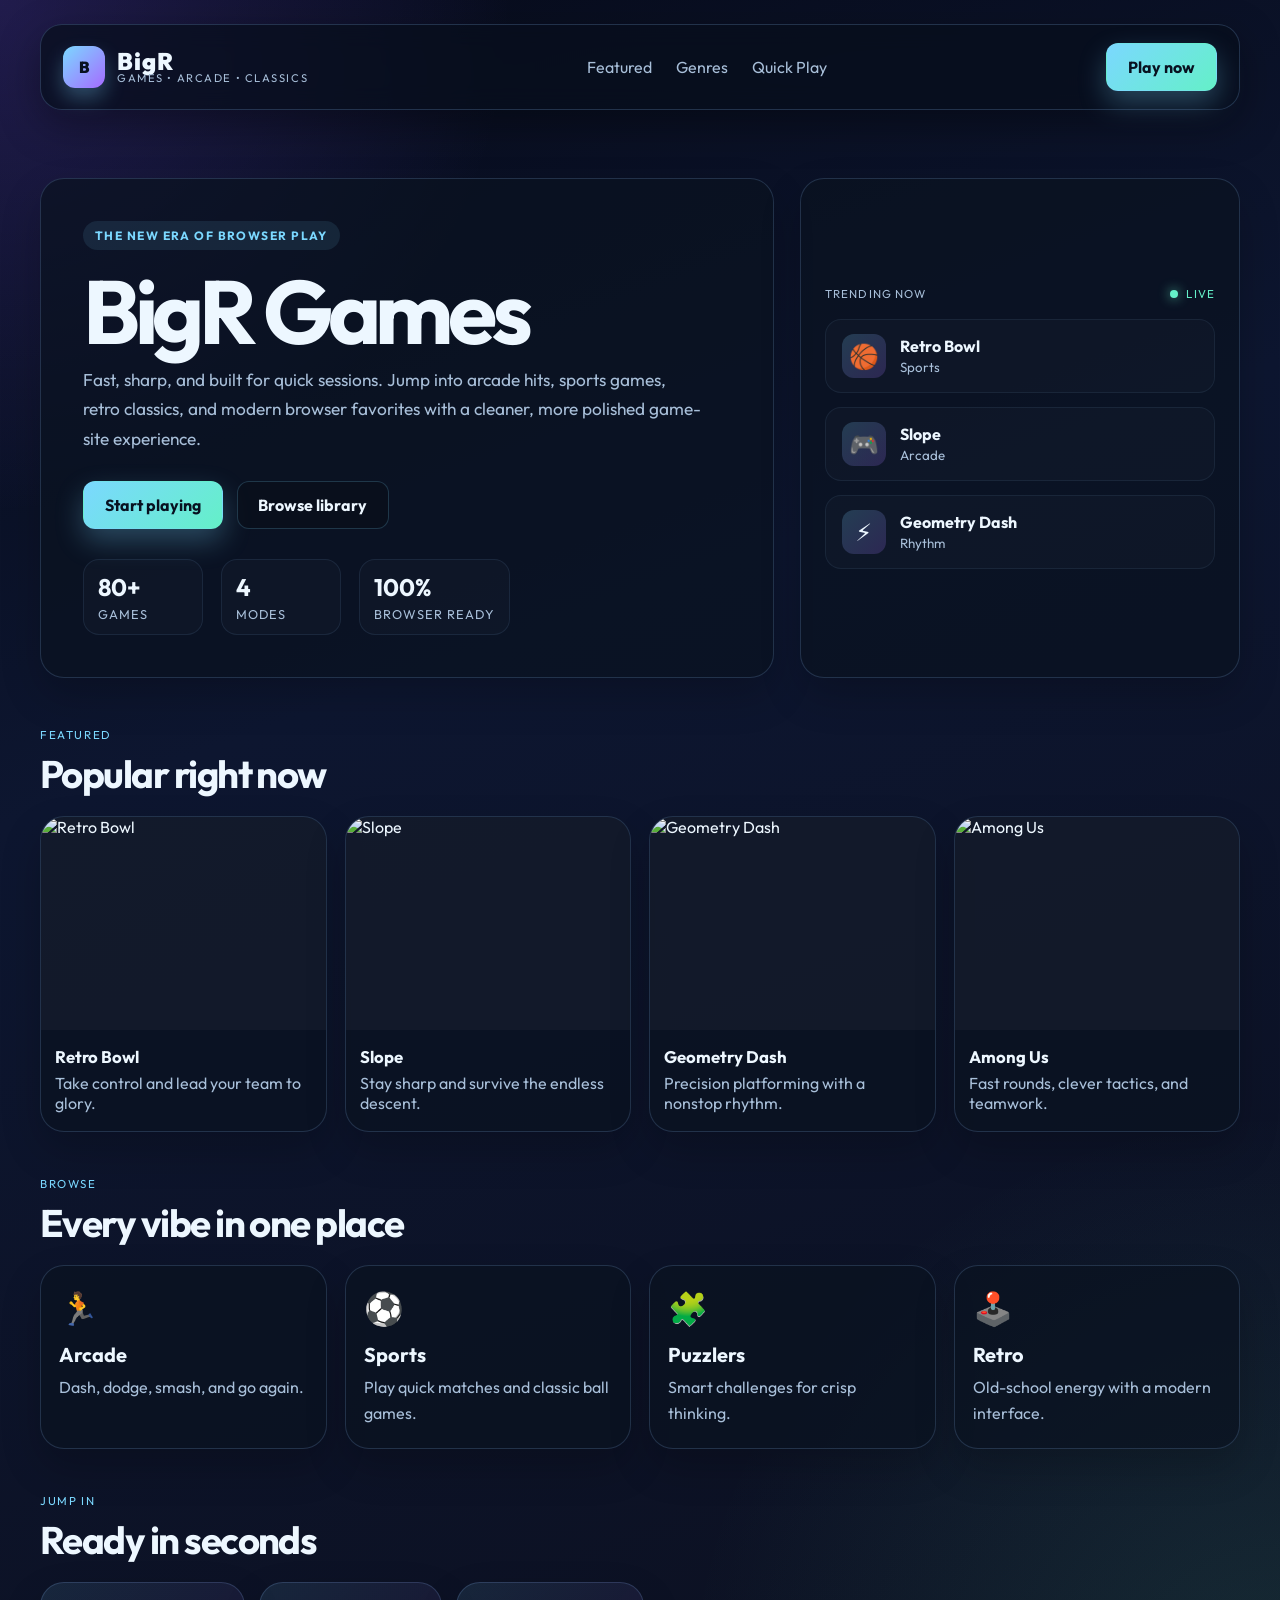
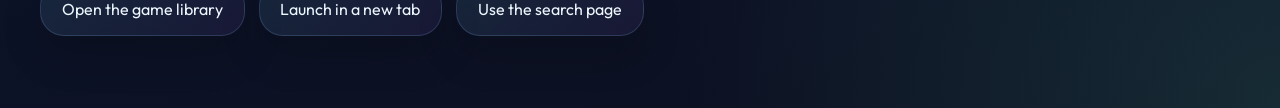
==== index.html @ 0dbb2498 "Rebrand the site to BigR Games and add a cleaner landing experience with new featured sections and a" ====
<!DOCTYPE html>
<html lang="en">
  <head>
    <meta charset="UTF-8" />
    <meta name="viewport" content="width=device-width, initial-scale=1.0" />
    <meta
      name="description"
      content="BigR Games — a faster, cleaner unblocked games portal with arcade classics, sports, action, and retro browser favorites."
    />
    <title>BigR Games</title>
    <link rel="stylesheet" href="styles.css" />
  </head>
  <body class="landing-page">
    <div class="page-shell">
      <header class="landing-header">
        <div class="brand" aria-label="BigR Games brand">
          <div class="brand-mark">B</div>
          <div class="brand-copy">
            <span class="brand-name">BigR</span>
            <span class="brand-sub">games • arcade • classics</span>
          </div>
        </div>

        <nav class="header-nav" aria-label="Main navigation">
          <a href="#featured">Featured</a>
          <a href="#genres">Genres</a>
          <a href="#quick-play">Quick Play</a>
        </nav>

        <a class="nav-button primary" href="start.html">Play now</a>
      </header>

      <main class="landing-main">
        <section class="hero">
          <div class="hero-copy">
            <span class="eyebrow">The new era of browser play</span>
            <h1>BigR Games</h1>
            <p>
              Fast, sharp, and built for quick sessions. Jump into arcade hits,
              sports games, retro classics, and modern browser favorites with a cleaner,
              more polished game-site experience.
            </p>

            <div class="cta-row">
              <a class="cta primary" href="start.html">Start playing</a>
              <a class="cta secondary" href="select.html">Browse library</a>
            </div>

            <ul class="stats" aria-label="Site stats">
              <li>
                <strong>80+</strong>
                <span>games</span>
              </li>
              <li>
                <strong>4</strong>
                <span>modes</span>
              </li>
              <li>
                <strong>100%</strong>
                <span>browser ready</span>
              </li>
            </ul>
          </div>

          <div class="hero-panel" aria-label="Featured games preview">
            <div class="panel-top">
              <span>Trending now</span>
              <span class="live-dot">Live</span>
            </div>

            <div class="game-stack">
              <div class="mini-game">
                <span class="mini-icon">🏀</span>
                <div>
                  <strong>Retro Bowl</strong>
                  <small>Sports</small>
                </div>
              </div>

              <div class="mini-game">
                <span class="mini-icon">🎮</span>
                <div>
                  <strong>Slope</strong>
                  <small>Arcade</small>
                </div>
              </div>

              <div class="mini-game">
                <span class="mini-icon">⚡</span>
                <div>
                  <strong>Geometry Dash</strong>
                  <small>Rhythm</small>
                </div>
              </div>
            </div>
          </div>
        </section>

        <section id="featured" class="feature-section">
          <div class="section-heading">
            <p>Featured</p>
            <h2>Popular right now</h2>
          </div>

          <div class="feature-grid">
            <a class="feature-card" href="pages/game-pages/retrobowl.html">
              <img src="media/buttons/unnamed.png" alt="Retro Bowl" />
              <div>
                <strong>Retro Bowl</strong>
                <span>Take control and lead your team to glory.</span>
              </div>
            </a>

            <a class="feature-card" href="pages/game-pages/slope.html">
              <img src="media/buttons/slope.jpg" alt="Slope" />
              <div>
                <strong>Slope</strong>
                <span>Stay sharp and survive the endless descent.</span>
              </div>
            </a>

            <a class="feature-card" href="pages/game-pages/geometrydash.html">
              <img src="media/buttons/geometry.png" alt="Geometry Dash" />
              <div>
                <strong>Geometry Dash</strong>
                <span>Precision platforming with a nonstop rhythm.</span>
              </div>
            </a>

            <a class="feature-card" href="pages/game-pages/amongus.html">
              <img src="media/buttons/Among_Us.webp" alt="Among Us" />
              <div>
                <strong>Among Us</strong>
                <span>Fast rounds, clever tactics, and teamwork.</span>
              </div>
            </a>
          </div>
        </section>

        <section id="genres" class="feature-section">
          <div class="section-heading">
            <p>Browse</p>
            <h2>Every vibe in one place</h2>
          </div>

          <div class="genre-grid">
            <div class="genre-card">
              <span>🏃</span>
              <h3>Arcade</h3>
              <p>Dash, dodge, smash, and go again.</p>
            </div>
            <div class="genre-card">
              <span>⚽</span>
              <h3>Sports</h3>
              <p>Play quick matches and classic ball games.</p>
            </div>
            <div class="genre-card">
              <span>🧩</span>
              <h3>Puzzlers</h3>
              <p>Smart challenges for crisp thinking.</p>
            </div>
            <div class="genre-card">
              <span>🕹️</span>
              <h3>Retro</h3>
              <p>Old-school energy with a modern interface.</p>
            </div>
          </div>
        </section>

        <section id="quick-play" class="feature-section quick-play">
          <div class="section-heading">
            <p>Jump in</p>
            <h2>Ready in seconds</h2>
          </div>

          <div class="quick-actions">
            <a href="select.html">Open the game library</a>
            <a href="launch.html">Launch in a new tab</a>
            <a href="search.html">Use the search page</a>
          </div>
        </section>
      </main>
    </div>
  </body>
</html>
---- styles.css ----
@import url("https://fonts.googleapis.com/css2?family=Outfit:wght@100..900&display=swap");

:root {
  --bg-deep: #070b1a;
  --bg-panel: rgba(12, 17, 33, 0.75);
  --bg-panel-strong: rgba(12, 17, 33, 0.94);
  --panel-border: rgba(142, 196, 255, 0.2);
  --primary: #7bd8ff;
  --secondary: #64f0c8;
  --accent: #a56bff;
  --text: #edf7ff;
  --muted: #a8bfd9;
  --shadow: rgba(0, 0, 0, 0.35);
}

* {
  box-sizing: border-box;
}

html {
  scroll-behavior: smooth;
}

body {
  margin: 0;
  min-height: 100vh;
  font-family: "Outfit", system-ui, sans-serif;
  color: var(--text);
  background:
    radial-gradient(circle at top left, rgba(94, 151, 255, 0.25), transparent 30%),
    radial-gradient(circle at bottom right, rgba(100, 240, 200, 0.14), transparent 25%),
    linear-gradient(135deg, #070b1a 0%, #0d1630 40%, #0a1224 100%);
}

img {
  max-width: 100%;
  display: block;
}

a {
  color: inherit;
  text-decoration: none;
}

button,
input,
select {
  font: inherit;
}

/* Existing site compatibility */
#main,
#games,
main {
  display: block;
}

body:not(.landing-page) nav {
  position: sticky;
  top: 12px;
  z-index: 1000;
  display: flex;
  flex-wrap: wrap;
  align-items: center;
  justify-content: center;
  gap: 1.1rem;
  width: fit-content;
  max-width: calc(100% - 32px);
  margin: 12px auto 0;
  padding: 0.65rem 1.1rem;
  border-radius: 999px;
  border: 1px solid rgba(255, 255, 255, 0.12);
  background: rgba(13, 22, 48, 0.75);
  box-shadow: 0 10px 30px rgba(0, 0, 0, 0.25);
  backdrop-filter: blur(12px);
}

body:not(.landing-page) nav .nav-btn,
body:not(.landing-page) nav button,
body:not(.landing-page) nav a {
  display: inline-flex;
  align-items: center;
  justify-content: center;
  min-width: 48px;
  min-height: 48px;
  padding: 0.5rem 0.65rem;
  border: none;
  border-radius: 50%;
  background: transparent;
  color: var(--primary);
  cursor: pointer;
}

body:not(.landing-page) nav .nav-btn[aria-current="page"],
body:not(.landing-page) nav button[aria-current="page"] {
  background: rgba(123, 216, 255, 0.16);
  color: var(--text);
}

body:not(.landing-page) .search-bar-container {
  display: flex;
  justify-content: center;
  margin-top: 24px;
}

body:not(.landing-page) .search-bar {
  width: min(460px, 88vw);
  padding: 0.9rem 1.1rem;
  border: 1px solid rgba(123, 216, 255, 0.25);
  border-radius: 12px;
  background: rgba(7, 20, 34, 0.7);
  color: var(--text);
  outline: none;
}

body:not(.landing-page) #games {
  width: min(1180px, calc(100% - 24px));
  margin: 0 auto;
  padding: 1.5rem 0 3rem;
}

body:not(.landing-page) #games main {
  text-align: center;
}

body:not(.landing-page) .button,
body:not(.landing-page) .nav-button,
body:not(.landing-page) #request {
  display: inline-flex;
  align-items: center;
  justify-content: center;
  padding: 0.8rem 1rem;
  border: 1px solid rgba(123, 216, 255, 0.2);
  background: rgba(8, 15, 31, 0.7);
  color: var(--primary);
  border-radius: 14px;
  cursor: pointer;
  transition: 0.2s ease;
}

body:not(.landing-page) .button:hover,
body:not(.landing-page) .nav-button:hover {
  transform: translateY(-2px);
  box-shadow: 0 10px 24px rgba(0, 0, 0, 0.22);
}

/* Landing page */
.landing-page {
  background:
    radial-gradient(circle at top left, rgba(124, 86, 255, 0.22), transparent 24%),
    radial-gradient(circle at bottom right, rgba(99, 240, 200, 0.12), transparent 28%),
    linear-gradient(160deg, #070b1a 0%, #0d1630 38%, #0c1020 100%);
}

.page-shell {
  width: min(1200px, calc(100% - 24px));
  margin: 0 auto;
  padding: 24px 0 60px;
}

.landing-header {
  display: flex;
  align-items: center;
  justify-content: space-between;
  gap: 16px;
  padding: 18px 22px;
  border: 1px solid var(--panel-border);
  background: rgba(8, 14, 28, 0.72);
  box-shadow: 0 14px 40px var(--shadow);
  border-radius: 22px;
  backdrop-filter: blur(12px);
}

.brand {
  display: flex;
  align-items: center;
  gap: 12px;
}

.brand-mark {
  display: grid;
  place-items: center;
  width: 42px;
  height: 42px;
  border-radius: 12px;
  background: linear-gradient(135deg, var(--primary), var(--accent));
  color: #081120;
  font-weight: 900;
  box-shadow: 0 10px 20px rgba(123, 216, 255, 0.3);
}

.brand-copy {
  display: flex;
  flex-direction: column;
  line-height: 1;
}

.brand-name {
  font-size: 1.5rem;
  font-weight: 900;
  letter-spacing: 0.04em;
}

.brand-sub {
  font-size: 0.7rem;
  color: var(--muted);
  letter-spacing: 0.14em;
  text-transform: uppercase;
}

.header-nav {
  display: flex;
  gap: 24px;
  align-items: center;
  color: var(--muted);
}

.header-nav a {
  transition: color 0.2s ease;
}

.header-nav a:hover {
  color: var(--text);
}

.nav-button,
.cta {
  display: inline-flex;
  align-items: center;
  justify-content: center;
  min-height: 46px;
  padding: 0.8rem 1.3rem;
  border-radius: 12px;
  border: 1px solid transparent;
  font-weight: 700;
  transition: transform 0.2s ease, box-shadow 0.2s ease;
}

.nav-button.primary,
.cta.primary {
  background: linear-gradient(135deg, var(--primary), var(--secondary));
  color: #081120;
  box-shadow: 0 12px 28px rgba(123, 216, 255, 0.28);
}

.cta.secondary {
  background: rgba(9, 15, 27, 0.7);
  color: var(--text);
  border-color: rgba(123, 216, 255, 0.2);
}

.nav-button:hover,
.cta:hover {
  transform: translateY(-2px);
}

.landing-main {
  margin-top: 42px;
}

.hero {
  display: grid;
  grid-template-columns: 1.25fr 0.75fr;
  gap: 26px;
  align-items: stretch;
  padding: 26px 0 5px;
}

.hero-copy,
.hero-panel,
.feature-card,
.genre-card,
.quick-actions a {
  background: rgba(10, 18, 33, 0.72);
  border: 1px solid rgba(142, 196, 255, 0.18);
  border-radius: 24px;
  box-shadow: 0 18px 40px rgba(0, 0, 0, 0.2);
}

.hero-copy {
  padding: clamp(22px, 4vw, 42px);
}

.eyebrow {
  display: inline-block;
  padding: 0.45rem 0.75rem;
  border-radius: 999px;
  background: rgba(123, 216, 255, 0.1);
  color: var(--primary);
  font-size: 0.75rem;
  letter-spacing: 0.12em;
  text-transform: uppercase;
  font-weight: 700;
}

.hero-copy h1 {
  margin: 18px 0 12px;
  font-size: clamp(2.7rem, 7vw, 6rem);
  line-height: 0.95;
  letter-spacing: -0.06em;
}

.hero-copy p {
  margin: 0;
  max-width: 620px;
  font-size: 1.08rem;
  line-height: 1.7;
  color: var(--muted);
}

.cta-row {
  display: flex;
  flex-wrap: wrap;
  gap: 14px;
  margin-top: 28px;
}

.stats {
  list-style: none;
  display: flex;
  flex-wrap: wrap;
  gap: 18px;
  padding: 0;
  margin: 30px 0 0;
}

.stats li {
  min-width: 120px;
  display: flex;
  flex-direction: column;
  gap: 4px;
  padding: 12px 14px;
  border-radius: 16px;
  background: rgba(255, 255, 255, 0.02);
  border: 1px solid rgba(142, 196, 255, 0.1);
}

.stats strong {
  color: var(--text);
  font-size: 1.5rem;
}

.stats span {
  color: var(--muted);
  font-size: 0.8rem;
  letter-spacing: 0.08em;
  text-transform: uppercase;
}

.hero-panel {
  padding: 24px;
  display: flex;
  flex-direction: column;
  justify-content: center;
}

.panel-top {
  display: flex;
  align-items: center;
  justify-content: space-between;
  color: var(--muted);
  text-transform: uppercase;
  letter-spacing: 0.1em;
  font-size: 0.72rem;
}

.live-dot {
  display: inline-flex;
  align-items: center;
  gap: 8px;
  color: var(--secondary);
}

.live-dot::before {
  content: "";
  width: 8px;
  height: 8px;
  border-radius: 50%;
  background: var(--secondary);
  box-shadow: 0 0 12px rgba(100, 240, 200, 0.8);
}

.game-stack {
  display: grid;
  gap: 14px;
  margin-top: 18px;
}

.mini-game {
  display: flex;
  align-items: center;
  gap: 14px;
  padding: 14px 16px;
  background: rgba(255, 255, 255, 0.02);
  border: 1px solid rgba(142, 196, 255, 0.08);
  border-radius: 16px;
}

.mini-icon {
  display: grid;
  place-items: center;
  width: 44px;
  height: 44px;
  border-radius: 12px;
  background: linear-gradient(135deg, rgba(123, 216, 255, 0.2), rgba(165, 107, 255, 0.2));
  font-size: 1.5rem;
}

.mini-game strong,
.feature-card strong,
.genre-card h3 {
  display: block;
  color: var(--text);
}

.mini-game small,
.feature-card span,
.genre-card p {
  color: var(--muted);
}

.feature-section {
  margin-top: 44px;
}

.section-heading {
  margin-bottom: 18px;
}

.section-heading p {
  margin: 0 0 8px;
  color: var(--primary);
  text-transform: uppercase;
  letter-spacing: 0.14em;
  font-size: 0.72rem;
}

.section-heading h2 {
  margin: 0;
  font-size: clamp(1.7rem, 3vw, 2.6rem);
  letter-spacing: -0.04em;
}

.feature-grid {
  display: grid;
  grid-template-columns: repeat(4, minmax(0, 1fr));
  gap: 18px;
}

.feature-card {
  display: grid;
  overflow: hidden;
  transition: transform 0.2s ease, border-color 0.2s ease;
}

.feature-card:hover,
.genre-card:hover {
  transform: translateY(-4px);
  border-color: rgba(123, 216, 255, 0.22);
}

.feature-card img {
  aspect-ratio: 4 / 3;
  object-fit: cover;
  width: 100%;
  background: rgba(255, 255, 255, 0.03);
}

.feature-card div {
  padding: 16px 14px 18px;
}

.feature-card strong {
  font-size: 1.05rem;
  margin-bottom: 6px;
}

.genre-grid {
  display: grid;
  grid-template-columns: repeat(4, minmax(0, 1fr));
  gap: 18px;
}

.genre-card {
  padding: 22px 18px;
  text-align: left;
  transition: transform 0.2s ease, border-color 0.2s ease;
}

.genre-card span {
  font-size: 2rem;
}

.genre-card h3 {
  margin: 14px 0 8px;
  font-size: 1.25rem;
}

.genre-card p {
  margin: 0;
  line-height: 1.6;
}

.quick-play {
  margin-bottom: 12px;
}

.quick-actions {
  display: flex;
  flex-wrap: wrap;
  gap: 14px;
}

.quick-actions a {
  display: inline-flex;
  align-items: center;
  justify-content: center;
  min-height: 54px;
  padding: 0.9rem 1.3rem;
  color: var(--text);
  background: linear-gradient(135deg, rgba(123, 216, 255, 0.1), rgba(165, 107, 255, 0.08));
}

@media (max-width: 920px) {
  .landing-header {
    flex-wrap: wrap;
    justify-content: center;
  }

  .hero,
  .feature-grid,
  .genre-grid {
    grid-template-columns: 1fr 1fr;
  }
}

@media (max-width: 700px) {
  .brand-name {
    font-size: 1.2rem;
  }

  .header-nav {
    flex-wrap: wrap;
    justify-content: center;
    gap: 12px;
  }

  .hero,
  .feature-grid,
  .genre-grid {
    grid-template-columns: 1fr;
  }

  .feature-card,
  .genre-card,
  .hero-copy,
  .hero-panel {
    border-radius: 18px;
  }
}
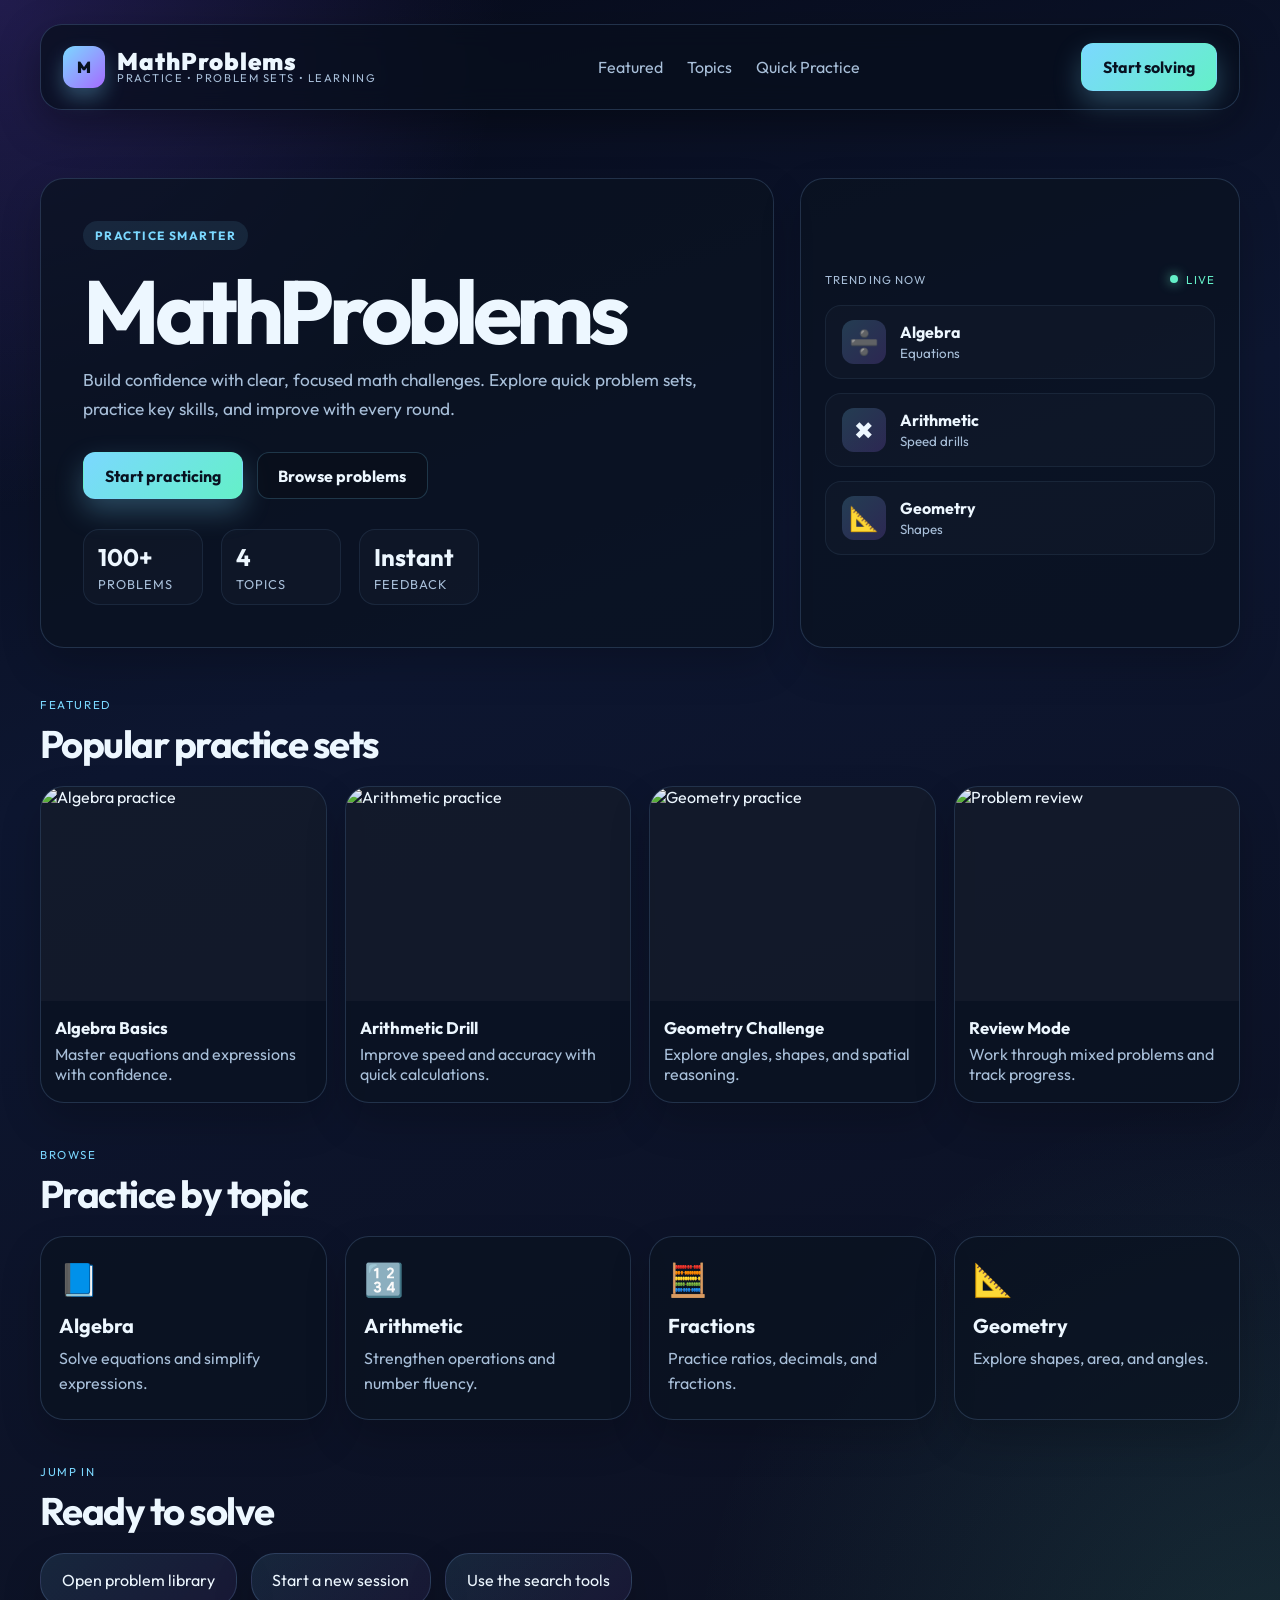
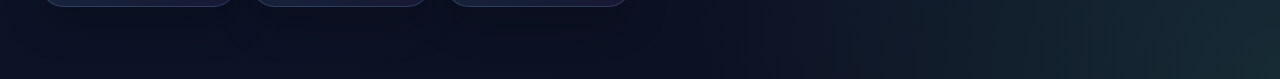
==== commit 0ae9a34f: "Rename homepage branding from BigR to MathProblems.com" ====
--- a/index.html
+++ b/index.html
@@ -5,64 +5,63 @@
     <meta name="viewport" content="width=device-width, initial-scale=1.0" />
     <meta
       name="description"
-      content="BigR Games — a faster, cleaner unblocked games portal with arcade classics, sports, action, and retro browser favorites."
+      content="MathProblems.com — practice math, solve problems, and sharpen your skills with fast, focused challenge sets."
     />
-    <title>BigR Games</title>
+    <title>mathproblems.com</title>
     <link rel="stylesheet" href="styles.css" />
   </head>
   <body class="landing-page">
     <div class="page-shell">
       <header class="landing-header">
-        <div class="brand" aria-label="BigR Games brand">
-          <div class="brand-mark">B</div>
+        <div class="brand" aria-label="MathProblems brand">
+          <div class="brand-mark">M</div>
           <div class="brand-copy">
-            <span class="brand-name">BigR</span>
-            <span class="brand-sub">games • arcade • classics</span>
+            <span class="brand-name">MathProblems</span>
+            <span class="brand-sub">practice • problem sets • learning</span>
           </div>
         </div>
 
         <nav class="header-nav" aria-label="Main navigation">
           <a href="#featured">Featured</a>
-          <a href="#genres">Genres</a>
-          <a href="#quick-play">Quick Play</a>
+          <a href="#genres">Topics</a>
+          <a href="#quick-play">Quick Practice</a>
         </nav>
 
-        <a class="nav-button primary" href="start.html">Play now</a>
+        <a class="nav-button primary" href="start.html">Start solving</a>
       </header>
 
       <main class="landing-main">
         <section class="hero">
           <div class="hero-copy">
-            <span class="eyebrow">The new era of browser play</span>
-            <h1>BigR Games</h1>
+            <span class="eyebrow">Practice smarter</span>
+            <h1>MathProblems</h1>
             <p>
-              Fast, sharp, and built for quick sessions. Jump into arcade hits,
-              sports games, retro classics, and modern browser favorites with a cleaner,
-              more polished game-site experience.
+              Build confidence with clear, focused math challenges. Explore quick problem sets,
+              practice key skills, and improve with every round.
             </p>
 
             <div class="cta-row">
-              <a class="cta primary" href="start.html">Start playing</a>
-              <a class="cta secondary" href="select.html">Browse library</a>
+              <a class="cta primary" href="start.html">Start practicing</a>
+              <a class="cta secondary" href="select.html">Browse problems</a>
             </div>
 
             <ul class="stats" aria-label="Site stats">
               <li>
-                <strong>80+</strong>
-                <span>games</span>
+                <strong>100+</strong>
+                <span>problems</span>
               </li>
               <li>
                 <strong>4</strong>
-                <span>modes</span>
+                <span>topics</span>
               </li>
               <li>
-                <strong>100%</strong>
-                <span>browser ready</span>
+                <strong>Instant</strong>
+                <span>feedback</span>
               </li>
             </ul>
           </div>
 
-          <div class="hero-panel" aria-label="Featured games preview">
+          <div class="hero-panel" aria-label="Featured practice preview">
             <div class="panel-top">
               <span>Trending now</span>
               <span class="live-dot">Live</span>
@@ -70,26 +69,26 @@
 
             <div class="game-stack">
               <div class="mini-game">
-                <span class="mini-icon">🏀</span>
+                <span class="mini-icon">➗</span>
                 <div>
-                  <strong>Retro Bowl</strong>
-                  <small>Sports</small>
+                  <strong>Algebra</strong>
+                  <small>Equations</small>
                 </div>
               </div>
 
               <div class="mini-game">
-                <span class="mini-icon">🎮</span>
+                <span class="mini-icon">✖️</span>
                 <div>
-                  <strong>Slope</strong>
-                  <small>Arcade</small>
+                  <strong>Arithmetic</strong>
+                  <small>Speed drills</small>
                 </div>
               </div>
 
               <div class="mini-game">
-                <span class="mini-icon">⚡</span>
+                <span class="mini-icon">📐</span>
                 <div>
-                  <strong>Geometry Dash</strong>
-                  <small>Rhythm</small>
+                  <strong>Geometry</strong>
+                  <small>Shapes</small>
                 </div>
               </div>
             </div>
@@ -99,39 +98,39 @@
         <section id="featured" class="feature-section">
           <div class="section-heading">
             <p>Featured</p>
-            <h2>Popular right now</h2>
+            <h2>Popular practice sets</h2>
           </div>
 
           <div class="feature-grid">
             <a class="feature-card" href="pages/game-pages/retrobowl.html">
-              <img src="media/buttons/unnamed.png" alt="Retro Bowl" />
+              <img src="media/buttons/unnamed.png" alt="Algebra practice" />
               <div>
-                <strong>Retro Bowl</strong>
-                <span>Take control and lead your team to glory.</span>
+                <strong>Algebra Basics</strong>
+                <span>Master equations and expressions with confidence.</span>
               </div>
             </a>
 
             <a class="feature-card" href="pages/game-pages/slope.html">
-              <img src="media/buttons/slope.jpg" alt="Slope" />
+              <img src="media/buttons/slope.jpg" alt="Arithmetic practice" />
               <div>
-                <strong>Slope</strong>
-                <span>Stay sharp and survive the endless descent.</span>
+                <strong>Arithmetic Drill</strong>
+                <span>Improve speed and accuracy with quick calculations.</span>
               </div>
             </a>
 
             <a class="feature-card" href="pages/game-pages/geometrydash.html">
-              <img src="media/buttons/geometry.png" alt="Geometry Dash" />
+              <img src="media/buttons/geometry.png" alt="Geometry practice" />
               <div>
-                <strong>Geometry Dash</strong>
-                <span>Precision platforming with a nonstop rhythm.</span>
+                <strong>Geometry Challenge</strong>
+                <span>Explore angles, shapes, and spatial reasoning.</span>
               </div>
             </a>
 
             <a class="feature-card" href="pages/game-pages/amongus.html">
-              <img src="media/buttons/Among_Us.webp" alt="Among Us" />
+              <img src="media/buttons/Among_Us.webp" alt="Problem review" />
               <div>
-                <strong>Among Us</strong>
-                <span>Fast rounds, clever tactics, and teamwork.</span>
+                <strong>Review Mode</strong>
+                <span>Work through mixed problems and track progress.</span>
               </div>
             </a>
           </div>
@@ -140,29 +139,29 @@
         <section id="genres" class="feature-section">
           <div class="section-heading">
             <p>Browse</p>
-            <h2>Every vibe in one place</h2>
+            <h2>Practice by topic</h2>
           </div>
 
           <div class="genre-grid">
             <div class="genre-card">
-              <span>🏃</span>
-              <h3>Arcade</h3>
-              <p>Dash, dodge, smash, and go again.</p>
+              <span>📘</span>
+              <h3>Algebra</h3>
+              <p>Solve equations and simplify expressions.</p>
             </div>
             <div class="genre-card">
-              <span>⚽</span>
-              <h3>Sports</h3>
-              <p>Play quick matches and classic ball games.</p>
+              <span>🔢</span>
+              <h3>Arithmetic</h3>
+              <p>Strengthen operations and number fluency.</p>
             </div>
             <div class="genre-card">
-              <span>🧩</span>
-              <h3>Puzzlers</h3>
-              <p>Smart challenges for crisp thinking.</p>
+              <span>🧮</span>
+              <h3>Fractions</h3>
+              <p>Practice ratios, decimals, and fractions.</p>
             </div>
             <div class="genre-card">
-              <span>🕹️</span>
-              <h3>Retro</h3>
-              <p>Old-school energy with a modern interface.</p>
+              <span>📐</span>
+              <h3>Geometry</h3>
+              <p>Explore shapes, area, and angles.</p>
             </div>
           </div>
         </section>
@@ -170,13 +169,13 @@
         <section id="quick-play" class="feature-section quick-play">
           <div class="section-heading">
             <p>Jump in</p>
-            <h2>Ready in seconds</h2>
+            <h2>Ready to solve</h2>
           </div>
 
           <div class="quick-actions">
-            <a href="select.html">Open the game library</a>
-            <a href="launch.html">Launch in a new tab</a>
-            <a href="search.html">Use the search page</a>
+            <a href="select.html">Open problem library</a>
+            <a href="launch.html">Start a new session</a>
+            <a href="search.html">Use the search tools</a>
           </div>
         </section>
       </main>
